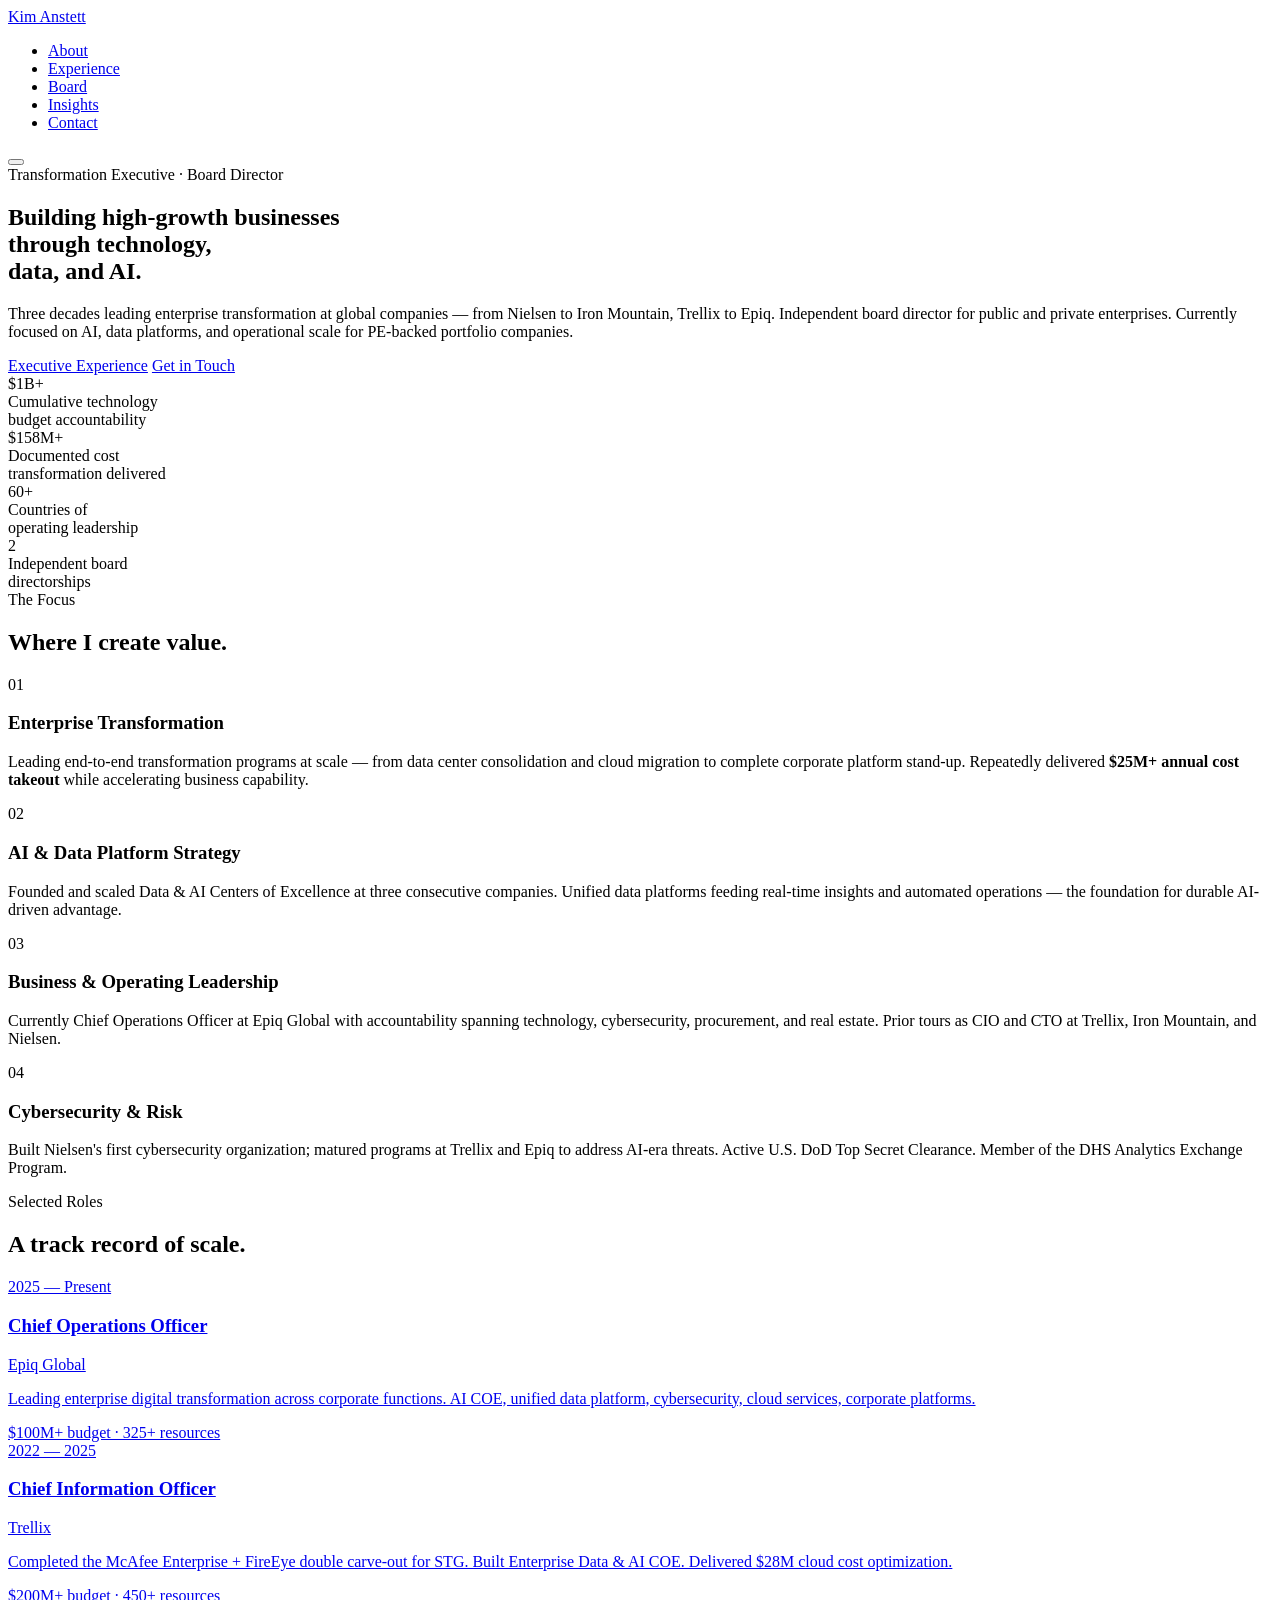
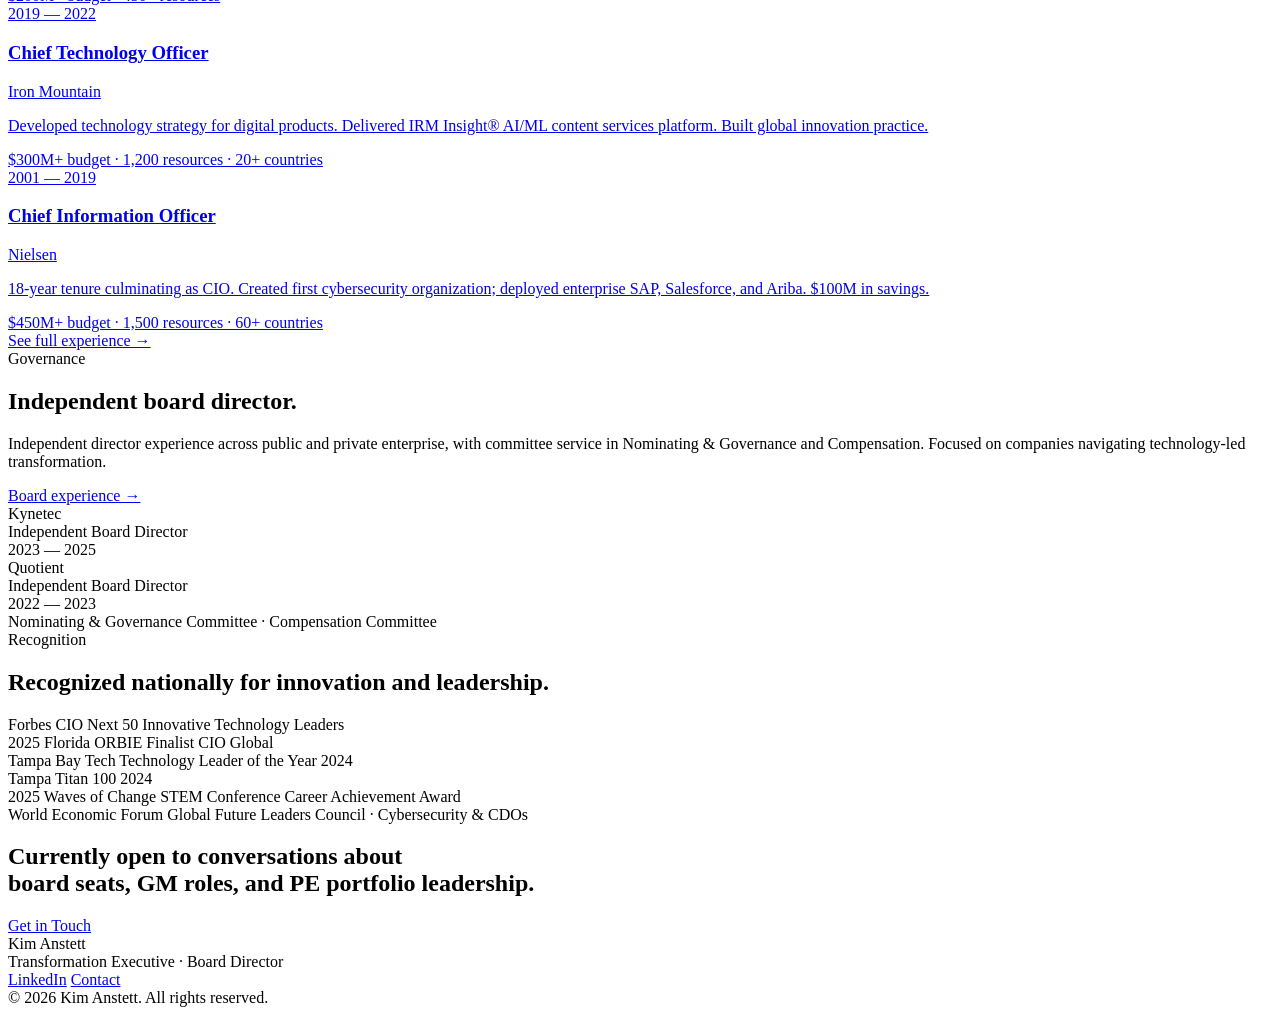
==== index.html @ b6ead280 "Add files via upload" ====
<!DOCTYPE html>
<html lang="en">
<head>
  <meta charset="UTF-8">
  <meta name="viewport" content="width=device-width, initial-scale=1.0">
  <title>Kim Anstett — Transformation Executive &amp; Board Director</title>
  <meta name="description" content="Chief Operations and Technology Officer with proven experience leading enterprise transformation, AI, and data platform strategy at global companies. Independent Board Director.">
  <meta name="author" content="Kim Anstett">

  <!-- Open Graph / social sharing -->
  <meta property="og:title" content="Kim Anstett — Transformation Executive &amp; Board Director">
  <meta property="og:description" content="Chief Operations and Technology Officer specializing in enterprise transformation, AI, and business growth for PE-backed and public companies.">
  <meta property="og:type" content="website">

  <link rel="preconnect" href="https://fonts.googleapis.com">
  <link rel="preconnect" href="https://fonts.gstatic.com" crossorigin>
  <link href="https://fonts.googleapis.com/css2?family=Fraunces:opsz,wght@9..144,400;9..144,600;9..144,700&family=Inter:wght@300;400;500;600;700&display=swap" rel="stylesheet">
  <link rel="stylesheet" href="css/style.css">
</head>
<body>

  <!-- Navigation -->
  <nav class="site-nav">
    <div class="nav-inner">
      <a href="/" class="brand">Kim Anstett</a>
      <ul class="nav-links">
        <li><a href="/about.html">About</a></li>
        <li><a href="/experience.html">Experience</a></li>
        <li><a href="/board.html">Board</a></li>
        <li><a href="/insights.html">Insights</a></li>
        <li><a href="/contact.html">Contact</a></li>
      </ul>
      <button class="nav-toggle" aria-label="Toggle menu">
        <span></span><span></span><span></span>
      </button>
    </div>
  </nav>

  <!-- Hero -->
  <section class="hero">
    <div class="container">
      <div class="hero-eyebrow">Transformation Executive · Board Director</div>
      <h1 class="hero-headline">
        Building high-growth businesses<br>
        through <span class="accent">technology,<br>data, and AI</span>.
      </h1>
      <p class="hero-lede">
        Three decades leading enterprise transformation at global companies —
        from Nielsen to Iron Mountain, Trellix to Epiq. Independent board director
        for public and private enterprises. Currently focused on AI, data platforms,
        and operational scale for PE-backed portfolio companies.
      </p>
      <div class="hero-ctas">
        <a href="/experience.html" class="btn btn-primary">Executive Experience</a>
        <a href="/contact.html" class="btn btn-secondary">Get in Touch</a>
      </div>
    </div>
  </section>

  <!-- Signal strip -->
  <section class="signal-strip">
    <div class="container">
      <div class="signals">
        <div class="signal">
          <div class="signal-value">$1B+</div>
          <div class="signal-label">Cumulative technology<br>budget accountability</div>
        </div>
        <div class="signal">
          <div class="signal-value">$158M+</div>
          <div class="signal-label">Documented cost<br>transformation delivered</div>
        </div>
        <div class="signal">
          <div class="signal-value">60+</div>
          <div class="signal-label">Countries of<br>operating leadership</div>
        </div>
        <div class="signal">
          <div class="signal-value">2</div>
          <div class="signal-label">Independent board<br>directorships</div>
        </div>
      </div>
    </div>
  </section>

  <!-- The Positioning -->
  <section class="positioning">
    <div class="container">
      <div class="section-eyebrow">The Focus</div>
      <h2 class="section-headline">Where I create value.</h2>

      <div class="positioning-grid">
        <div class="position-card">
          <div class="card-number">01</div>
          <h3>Enterprise Transformation</h3>
          <p>Leading end-to-end transformation programs at scale — from data center consolidation and cloud migration to complete corporate platform stand-up. Repeatedly delivered <strong>$25M+ annual cost takeout</strong> while accelerating business capability.</p>
        </div>
        <div class="position-card">
          <div class="card-number">02</div>
          <h3>AI &amp; Data Platform Strategy</h3>
          <p>Founded and scaled Data &amp; AI Centers of Excellence at three consecutive companies. Unified data platforms feeding real-time insights and automated operations — the foundation for durable AI-driven advantage.</p>
        </div>
        <div class="position-card">
          <div class="card-number">03</div>
          <h3>Business &amp; Operating Leadership</h3>
          <p>Currently Chief Operations Officer at Epiq Global with accountability spanning technology, cybersecurity, procurement, and real estate. Prior tours as CIO and CTO at Trellix, Iron Mountain, and Nielsen.</p>
        </div>
        <div class="position-card">
          <div class="card-number">04</div>
          <h3>Cybersecurity &amp; Risk</h3>
          <p>Built Nielsen's first cybersecurity organization; matured programs at Trellix and Epiq to address AI-era threats. Active U.S. DoD Top Secret Clearance. Member of the DHS Analytics Exchange Program.</p>
        </div>
      </div>
    </div>
  </section>

  <!-- Selected Roles -->
  <section class="roles-preview">
    <div class="container">
      <div class="section-eyebrow">Selected Roles</div>
      <h2 class="section-headline">A track record of scale.</h2>

      <div class="role-cards">
        <a href="/experience.html#epiq" class="role-card">
          <div class="role-tenure">2025 — Present</div>
          <h3>Chief Operations Officer</h3>
          <div class="role-company">Epiq Global</div>
          <p>Leading enterprise digital transformation across corporate functions. AI COE, unified data platform, cybersecurity, cloud services, corporate platforms.</p>
          <div class="role-metric">$100M+ budget · 325+ resources</div>
        </a>
        <a href="/experience.html#trellix" class="role-card">
          <div class="role-tenure">2022 — 2025</div>
          <h3>Chief Information Officer</h3>
          <div class="role-company">Trellix</div>
          <p>Completed the McAfee Enterprise + FireEye double carve-out for STG. Built Enterprise Data &amp; AI COE. Delivered $28M cloud cost optimization.</p>
          <div class="role-metric">$200M+ budget · 450+ resources</div>
        </a>
        <a href="/experience.html#ironmountain" class="role-card">
          <div class="role-tenure">2019 — 2022</div>
          <h3>Chief Technology Officer</h3>
          <div class="role-company">Iron Mountain</div>
          <p>Developed technology strategy for digital products. Delivered IRM Insight® AI/ML content services platform. Built global innovation practice.</p>
          <div class="role-metric">$300M+ budget · 1,200 resources · 20+ countries</div>
        </a>
        <a href="/experience.html#nielsen" class="role-card">
          <div class="role-tenure">2001 — 2019</div>
          <h3>Chief Information Officer</h3>
          <div class="role-company">Nielsen</div>
          <p>18-year tenure culminating as CIO. Created first cybersecurity organization; deployed enterprise SAP, Salesforce, and Ariba. $100M in savings.</p>
          <div class="role-metric">$450M+ budget · 1,500 resources · 60+ countries</div>
        </a>
      </div>

      <div class="section-cta">
        <a href="/experience.html" class="text-link">See full experience →</a>
      </div>
    </div>
  </section>

  <!-- Board -->
  <section class="board-preview">
    <div class="container">
      <div class="board-inner">
        <div class="board-content">
          <div class="section-eyebrow">Governance</div>
          <h2 class="section-headline">Independent board director.</h2>
          <p>
            Independent director experience across public and private enterprise,
            with committee service in Nominating &amp; Governance and Compensation.
            Focused on companies navigating technology-led transformation.
          </p>
          <a href="/board.html" class="text-link">Board experience →</a>
        </div>
        <div class="board-list">
          <div class="board-item">
            <div class="board-company">Kynetec</div>
            <div class="board-role">Independent Board Director</div>
            <div class="board-dates">2023 — 2025</div>
          </div>
          <div class="board-item">
            <div class="board-company">Quotient</div>
            <div class="board-role">Independent Board Director</div>
            <div class="board-dates">2022 — 2023</div>
            <div class="board-detail">Nominating &amp; Governance Committee · Compensation Committee</div>
          </div>
        </div>
      </div>
    </div>
  </section>

  <!-- Recognition -->
  <section class="recognition">
    <div class="container">
      <div class="section-eyebrow">Recognition</div>
      <h2 class="section-headline">Recognized nationally for innovation and leadership.</h2>
      <div class="recognition-grid">
        <div class="rec-item">Forbes CIO Next 50 <span class="rec-detail">Innovative Technology Leaders</span></div>
        <div class="rec-item">2025 Florida ORBIE Finalist <span class="rec-detail">CIO Global</span></div>
        <div class="rec-item">Tampa Bay Tech Technology Leader of the Year <span class="rec-detail">2024</span></div>
        <div class="rec-item">Tampa Titan 100 <span class="rec-detail">2024</span></div>
        <div class="rec-item">2025 Waves of Change STEM Conference <span class="rec-detail">Career Achievement Award</span></div>
        <div class="rec-item">World Economic Forum <span class="rec-detail">Global Future Leaders Council · Cybersecurity &amp; CDOs</span></div>
      </div>
    </div>
  </section>

  <!-- CTA -->
  <section class="cta-final">
    <div class="container">
      <h2>Currently open to conversations about<br>board seats, GM roles, and PE portfolio leadership.</h2>
      <a href="/contact.html" class="btn btn-primary">Get in Touch</a>
    </div>
  </section>

  <!-- Footer -->
  <footer class="site-footer">
    <div class="container">
      <div class="footer-inner">
        <div class="footer-brand">
          <div class="footer-name">Kim Anstett</div>
          <div class="footer-tagline">Transformation Executive · Board Director</div>
        </div>
        <div class="footer-links">
          <a href="https://www.linkedin.com/in/kimberly-anstett-6b3a259" target="_blank" rel="noopener">LinkedIn</a>
          <a href="/contact.html">Contact</a>
        </div>
        <div class="footer-copyright">© <span id="year">2026</span> Kim Anstett. All rights reserved.</div>
      </div>
    </div>
  </footer>

  <script src="js/main.js"></script>
</body>
</html>
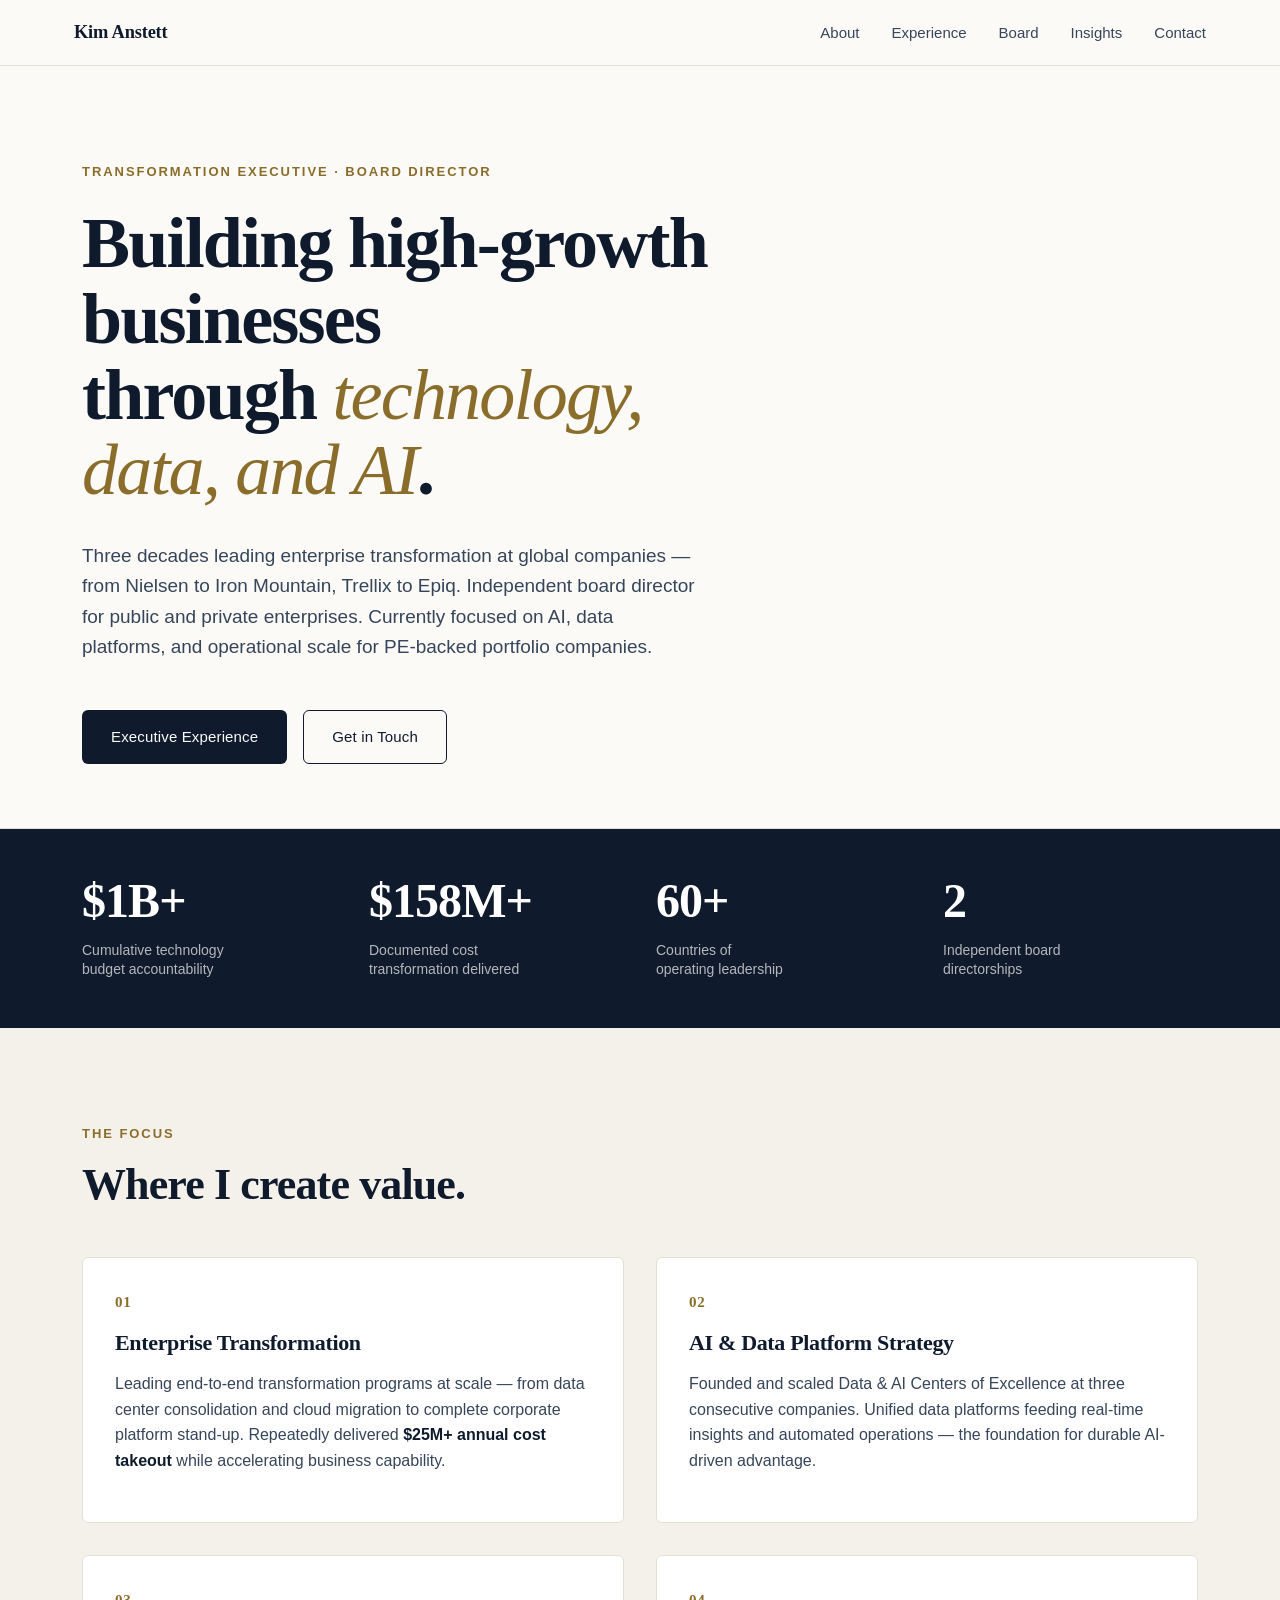
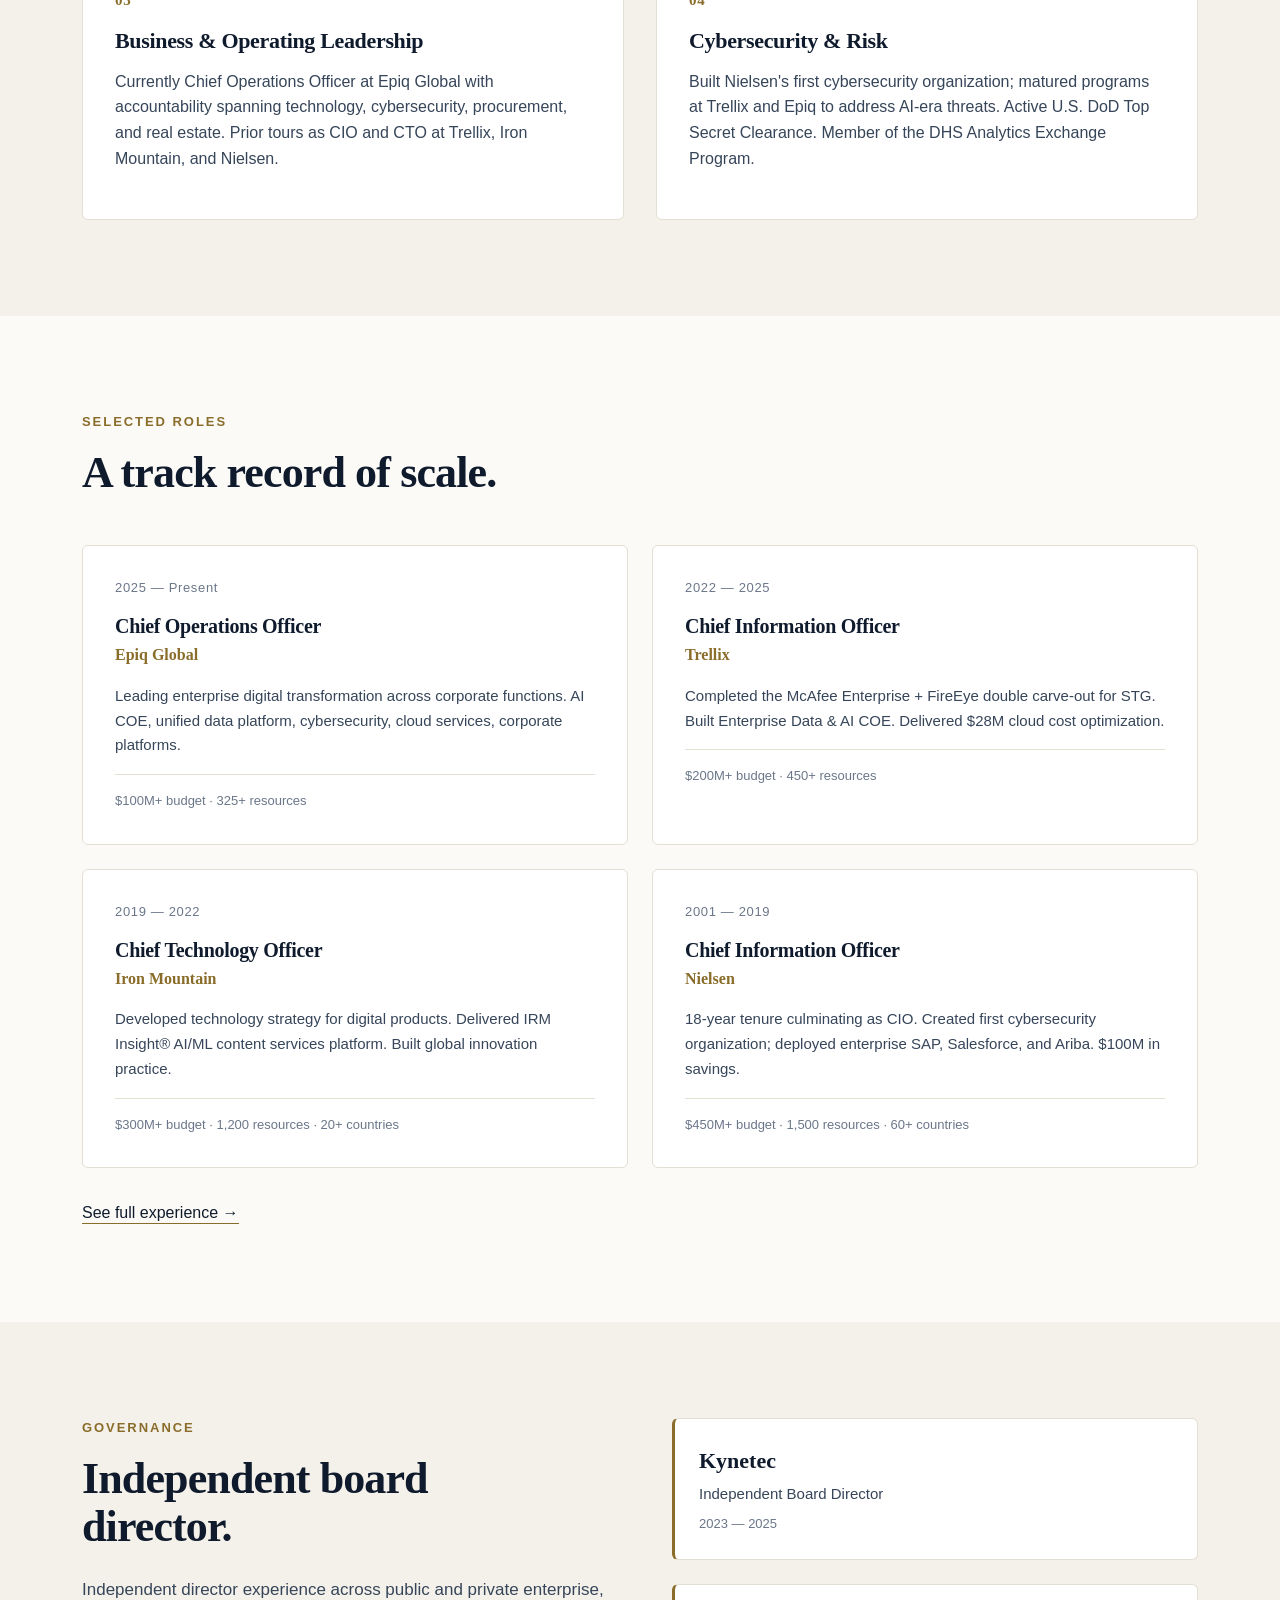
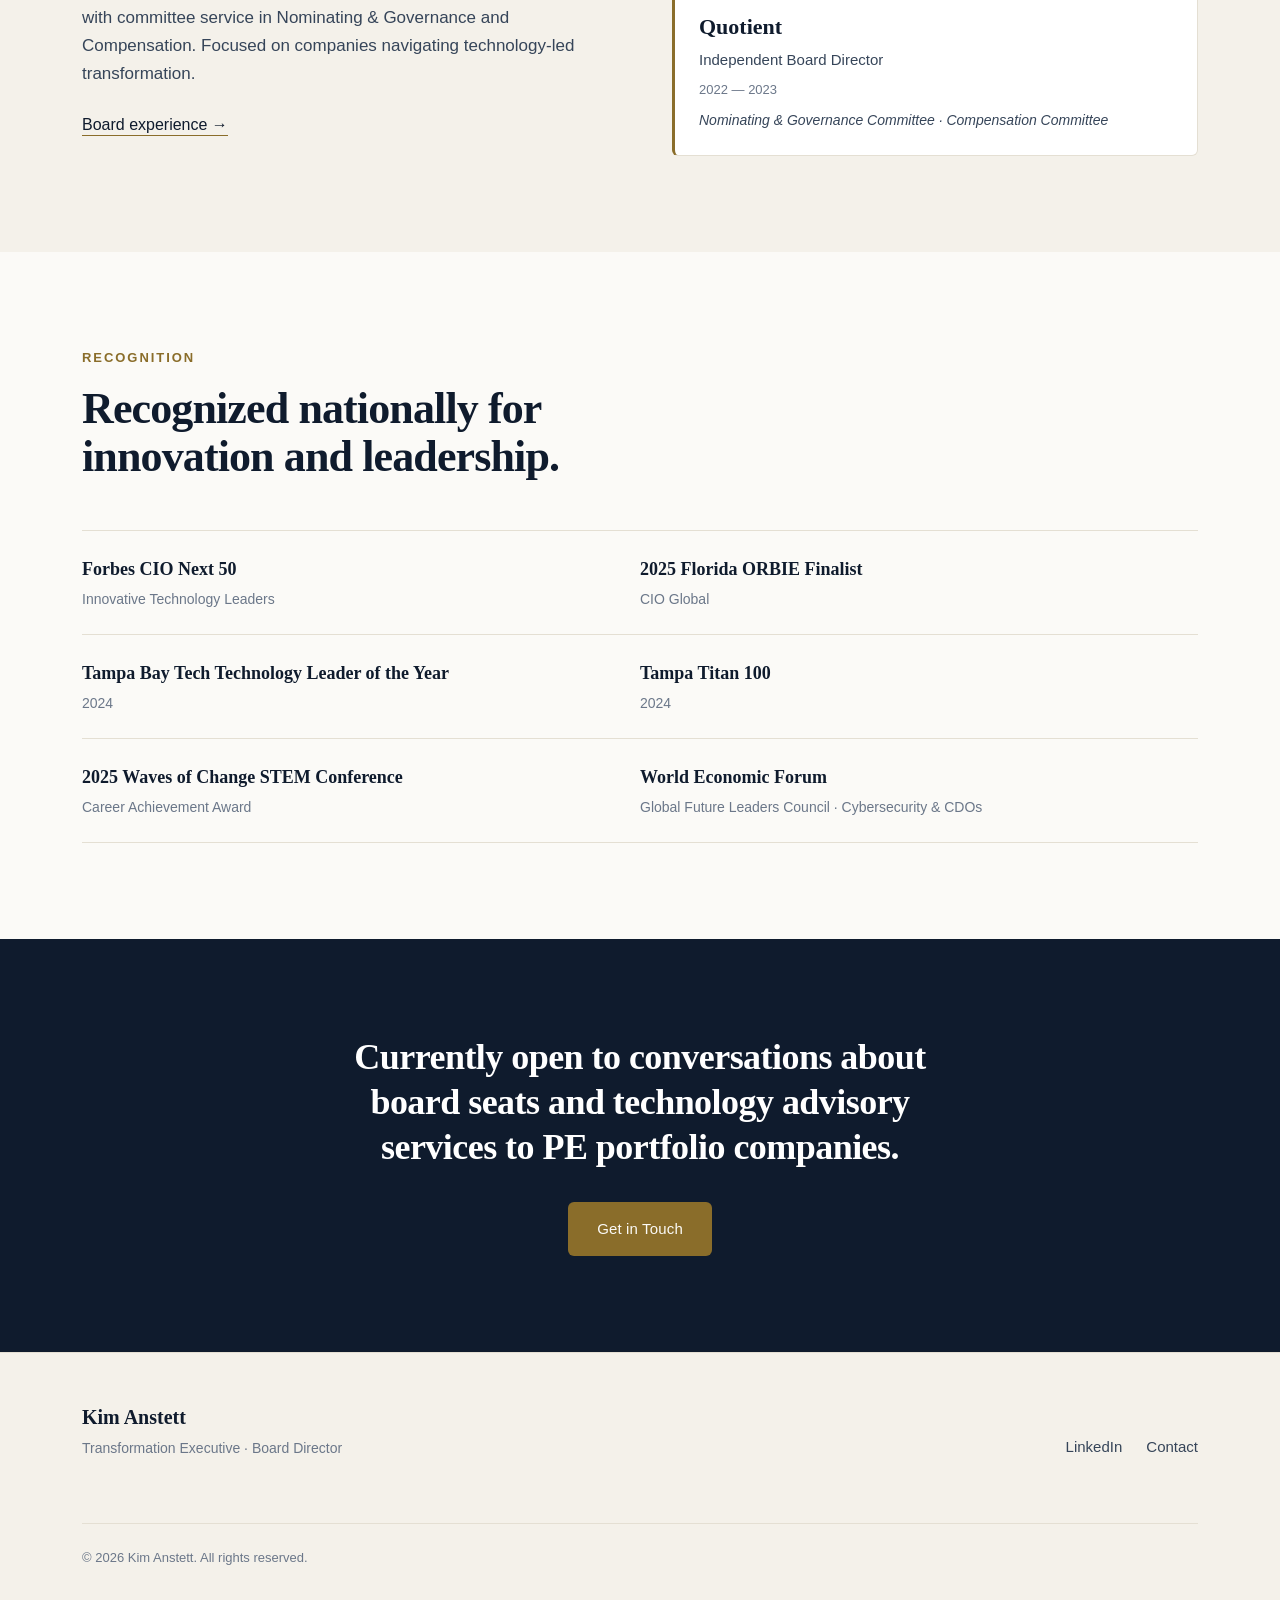
==== commit 5aebb9fa: "Update CTA text for advisory services" ====
--- a/index.html
+++ b/index.html
@@ -205,7 +205,7 @@
   <!-- CTA -->
   <section class="cta-final">
     <div class="container">
-      <h2>Currently open to conversations about<br>board seats, GM roles, and PE portfolio leadership.</h2>
+      <h2>Currently open to conversations about<br>board seats and technology advisory services to PE portfolio companies.</h2>
       <a href="/contact.html" class="btn btn-primary">Get in Touch</a>
     </div>
   </section>
--- a/css/style.css
+++ b/css/style.css
@@ -0,0 +1,836 @@
+/* ============================================================
+   Kim Anstett — Personal Site
+   Design system: Editorial executive profile
+   Typography: Fraunces (serif) + Inter (sans)
+   Palette: Deep navy, ivory, muted gold accent
+   ============================================================ */
+
+/* -------- Reset -------- */
+*, *::before, *::after {
+  box-sizing: border-box;
+  margin: 0;
+  padding: 0;
+}
+
+html {
+  scroll-behavior: smooth;
+  font-size: 16px;
+}
+
+body {
+  font-family: 'Inter', -apple-system, BlinkMacSystemFont, 'Segoe UI', sans-serif;
+  color: var(--ink);
+  background: var(--bg);
+  line-height: 1.6;
+  font-weight: 400;
+  -webkit-font-smoothing: antialiased;
+  -moz-osx-font-smoothing: grayscale;
+  text-rendering: optimizeLegibility;
+}
+
+img { max-width: 100%; height: auto; display: block; }
+a { color: inherit; text-decoration: none; }
+button { font-family: inherit; cursor: pointer; border: none; background: none; }
+
+/* -------- Design Tokens -------- */
+:root {
+  /* Palette */
+  --ink: #0F1B2D;             /* deep navy — body text */
+  --ink-soft: #364559;        /* softened for secondary text */
+  --muted: #6B7789;           /* labels, dates */
+  --bg: #FBFAF7;              /* warm ivory */
+  --bg-alt: #F4F1EA;          /* alternating sections */
+  --bg-dark: #0F1B2D;         /* dark sections */
+  --accent: #8A6D2A;          /* muted gold — sparingly used */
+  --accent-hover: #6D5620;
+  --rule: #E4DFD3;            /* dividers */
+  --white: #FFFFFF;
+
+  /* Type scale */
+  --serif: 'Fraunces', Georgia, 'Times New Roman', serif;
+  --sans: 'Inter', -apple-system, BlinkMacSystemFont, 'Segoe UI', sans-serif;
+
+  /* Rhythm */
+  --container-max: 1180px;
+  --container-narrow: 780px;
+  --space-1: 0.5rem;
+  --space-2: 1rem;
+  --space-3: 1.5rem;
+  --space-4: 2rem;
+  --space-5: 3rem;
+  --space-6: 4rem;
+  --space-7: 6rem;
+  --space-8: 8rem;
+
+  /* Radius & shadow */
+  --radius-sm: 4px;
+  --radius: 6px;
+  --shadow-sm: 0 1px 2px rgba(15, 27, 45, 0.06);
+  --shadow: 0 4px 24px rgba(15, 27, 45, 0.08);
+  --shadow-lg: 0 8px 40px rgba(15, 27, 45, 0.12);
+}
+
+/* -------- Container -------- */
+.container {
+  max-width: var(--container-max);
+  margin: 0 auto;
+  padding: 0 var(--space-3);
+}
+
+.container-narrow {
+  max-width: var(--container-narrow);
+  margin: 0 auto;
+  padding: 0 var(--space-3);
+}
+
+@media (min-width: 768px) {
+  .container, .container-narrow {
+    padding: 0 var(--space-4);
+  }
+}
+
+/* -------- Typography -------- */
+h1, h2, h3, h4 {
+  font-family: var(--serif);
+  color: var(--ink);
+  font-weight: 600;
+  letter-spacing: -0.015em;
+  line-height: 1.15;
+}
+
+h1 { font-size: clamp(2.25rem, 5vw, 3.75rem); }
+h2 { font-size: clamp(1.75rem, 3.5vw, 2.5rem); }
+h3 { font-size: clamp(1.25rem, 2vw, 1.5rem); }
+
+p {
+  color: var(--ink-soft);
+  font-size: 1.0625rem;
+  line-height: 1.65;
+}
+
+strong { color: var(--ink); font-weight: 600; }
+
+/* -------- Nav -------- */
+.site-nav {
+  position: sticky;
+  top: 0;
+  z-index: 100;
+  background: rgba(251, 250, 247, 0.92);
+  backdrop-filter: saturate(180%) blur(10px);
+  border-bottom: 1px solid var(--rule);
+}
+
+.nav-inner {
+  max-width: var(--container-max);
+  margin: 0 auto;
+  padding: 1.1rem var(--space-3);
+  display: flex;
+  justify-content: space-between;
+  align-items: center;
+}
+
+.brand {
+  font-family: var(--serif);
+  font-weight: 600;
+  font-size: 1.15rem;
+  color: var(--ink);
+  letter-spacing: -0.01em;
+}
+
+.nav-links {
+  display: flex;
+  gap: var(--space-4);
+  list-style: none;
+}
+
+.nav-links a {
+  font-size: 0.9375rem;
+  font-weight: 500;
+  color: var(--ink-soft);
+  transition: color 0.15s ease;
+  position: relative;
+}
+
+.nav-links a:hover { color: var(--ink); }
+.nav-links a.active { color: var(--ink); }
+.nav-links a.active::after {
+  content: '';
+  position: absolute;
+  bottom: -4px;
+  left: 0;
+  right: 0;
+  height: 2px;
+  background: var(--accent);
+}
+
+.nav-toggle {
+  display: none;
+  flex-direction: column;
+  gap: 4px;
+  padding: 8px;
+}
+.nav-toggle span {
+  width: 22px;
+  height: 2px;
+  background: var(--ink);
+  transition: transform 0.3s ease, opacity 0.3s ease;
+}
+
+@media (max-width: 768px) {
+  .nav-links {
+    display: none;
+    position: absolute;
+    top: 100%;
+    left: 0;
+    right: 0;
+    background: var(--bg);
+    flex-direction: column;
+    padding: var(--space-3);
+    gap: var(--space-2);
+    border-bottom: 1px solid var(--rule);
+  }
+  .nav-links.open { display: flex; }
+  .nav-toggle { display: flex; }
+}
+
+/* -------- Hero -------- */
+.hero {
+  padding: var(--space-7) 0 var(--space-6);
+  border-bottom: 1px solid var(--rule);
+}
+
+.hero-eyebrow {
+  font-size: 0.8125rem;
+  text-transform: uppercase;
+  letter-spacing: 0.15em;
+  color: var(--accent);
+  font-weight: 600;
+  margin-bottom: var(--space-3);
+}
+
+.hero-headline {
+  font-family: var(--serif);
+  font-size: clamp(2.5rem, 6vw, 4.5rem);
+  font-weight: 600;
+  line-height: 1.05;
+  letter-spacing: -0.025em;
+  margin-bottom: var(--space-4);
+  max-width: 20ch;
+}
+
+.hero-headline .accent {
+  color: var(--accent);
+  font-style: italic;
+  font-weight: 500;
+}
+
+.hero-lede {
+  font-size: 1.1875rem;
+  line-height: 1.6;
+  color: var(--ink-soft);
+  max-width: 58ch;
+  margin-bottom: var(--space-5);
+}
+
+.hero-ctas {
+  display: flex;
+  gap: var(--space-2);
+  flex-wrap: wrap;
+}
+
+/* -------- Buttons -------- */
+.btn {
+  display: inline-block;
+  padding: 0.85rem 1.75rem;
+  font-size: 0.9375rem;
+  font-weight: 500;
+  letter-spacing: 0.01em;
+  border-radius: var(--radius);
+  transition: all 0.15s ease;
+  cursor: pointer;
+  border: 1px solid transparent;
+  text-align: center;
+}
+
+.btn-primary {
+  background: var(--ink);
+  color: var(--bg);
+}
+.btn-primary:hover {
+  background: var(--accent);
+  transform: translateY(-1px);
+  box-shadow: var(--shadow);
+}
+
+.btn-secondary {
+  background: transparent;
+  color: var(--ink);
+  border-color: var(--ink);
+}
+.btn-secondary:hover {
+  background: var(--ink);
+  color: var(--bg);
+}
+
+.text-link {
+  color: var(--ink);
+  font-weight: 500;
+  border-bottom: 1px solid var(--accent);
+  padding-bottom: 2px;
+  transition: color 0.15s ease;
+}
+.text-link:hover { color: var(--accent); }
+
+/* -------- Signal Strip -------- */
+.signal-strip {
+  background: var(--bg-dark);
+  color: var(--bg);
+  padding: var(--space-5) 0;
+}
+
+.signals {
+  display: grid;
+  grid-template-columns: repeat(4, 1fr);
+  gap: var(--space-4);
+}
+
+.signal {
+  text-align: left;
+}
+
+.signal-value {
+  font-family: var(--serif);
+  font-size: clamp(2rem, 4vw, 3rem);
+  font-weight: 600;
+  color: var(--white);
+  line-height: 1;
+  margin-bottom: var(--space-2);
+  letter-spacing: -0.02em;
+}
+
+.signal-label {
+  font-size: 0.875rem;
+  color: rgba(251, 250, 247, 0.7);
+  line-height: 1.4;
+}
+
+@media (max-width: 768px) {
+  .signals {
+    grid-template-columns: repeat(2, 1fr);
+    gap: var(--space-4);
+  }
+}
+
+/* -------- Section headers -------- */
+.section-eyebrow {
+  font-size: 0.8125rem;
+  text-transform: uppercase;
+  letter-spacing: 0.15em;
+  color: var(--accent);
+  font-weight: 600;
+  margin-bottom: var(--space-2);
+}
+
+.section-headline {
+  font-family: var(--serif);
+  font-size: clamp(1.75rem, 3.5vw, 2.75rem);
+  font-weight: 600;
+  line-height: 1.1;
+  letter-spacing: -0.02em;
+  margin-bottom: var(--space-5);
+  max-width: 22ch;
+}
+
+.section-cta {
+  margin-top: var(--space-4);
+}
+
+/* -------- Positioning cards -------- */
+.positioning {
+  padding: var(--space-7) 0;
+  background: var(--bg-alt);
+}
+
+.positioning-grid {
+  display: grid;
+  grid-template-columns: repeat(2, 1fr);
+  gap: var(--space-4);
+}
+
+.position-card {
+  background: var(--white);
+  padding: var(--space-4) var(--space-4) var(--space-5);
+  border-radius: var(--radius);
+  border: 1px solid var(--rule);
+  position: relative;
+}
+
+.card-number {
+  font-family: var(--serif);
+  font-size: 0.9375rem;
+  color: var(--accent);
+  font-weight: 600;
+  margin-bottom: var(--space-2);
+  letter-spacing: 0.05em;
+}
+
+.position-card h3 {
+  font-size: 1.375rem;
+  margin-bottom: var(--space-2);
+}
+
+.position-card p {
+  font-size: 1rem;
+  line-height: 1.6;
+}
+
+@media (max-width: 768px) {
+  .positioning-grid { grid-template-columns: 1fr; }
+}
+
+/* -------- Role cards -------- */
+.roles-preview {
+  padding: var(--space-7) 0;
+}
+
+.role-cards {
+  display: grid;
+  grid-template-columns: repeat(2, 1fr);
+  gap: var(--space-3);
+}
+
+.role-card {
+  display: block;
+  padding: var(--space-4);
+  background: var(--white);
+  border: 1px solid var(--rule);
+  border-radius: var(--radius);
+  transition: all 0.2s ease;
+  color: inherit;
+}
+
+.role-card:hover {
+  border-color: var(--accent);
+  transform: translateY(-2px);
+  box-shadow: var(--shadow);
+}
+
+.role-tenure {
+  font-size: 0.8125rem;
+  color: var(--muted);
+  font-weight: 500;
+  letter-spacing: 0.05em;
+  margin-bottom: var(--space-2);
+}
+
+.role-card h3 {
+  font-size: 1.25rem;
+  margin-bottom: 0.25rem;
+}
+
+.role-company {
+  font-family: var(--serif);
+  color: var(--accent);
+  font-weight: 600;
+  font-size: 1rem;
+  margin-bottom: var(--space-2);
+}
+
+.role-card p {
+  font-size: 0.9375rem;
+  margin-bottom: var(--space-2);
+}
+
+.role-metric {
+  font-size: 0.8125rem;
+  color: var(--muted);
+  font-weight: 500;
+  border-top: 1px solid var(--rule);
+  padding-top: var(--space-2);
+}
+
+@media (max-width: 768px) {
+  .role-cards { grid-template-columns: 1fr; }
+}
+
+/* -------- Board preview -------- */
+.board-preview {
+  padding: var(--space-7) 0;
+  background: var(--bg-alt);
+}
+
+.board-inner {
+  display: grid;
+  grid-template-columns: 1fr 1fr;
+  gap: var(--space-6);
+  align-items: start;
+}
+
+.board-content .section-headline { margin-bottom: var(--space-3); }
+.board-content p { margin-bottom: var(--space-3); font-size: 1.0625rem; }
+
+.board-list { display: flex; flex-direction: column; gap: var(--space-3); }
+
+.board-item {
+  padding: var(--space-3);
+  background: var(--white);
+  border: 1px solid var(--rule);
+  border-left: 3px solid var(--accent);
+  border-radius: var(--radius);
+}
+
+.board-company {
+  font-family: var(--serif);
+  font-size: 1.375rem;
+  font-weight: 600;
+  color: var(--ink);
+}
+
+.board-role {
+  font-size: 0.9375rem;
+  color: var(--ink-soft);
+  margin-top: 0.25rem;
+}
+
+.board-dates {
+  font-size: 0.8125rem;
+  color: var(--muted);
+  font-weight: 500;
+  margin-top: 0.5rem;
+}
+
+.board-detail {
+  font-size: 0.875rem;
+  color: var(--ink-soft);
+  margin-top: 0.5rem;
+  font-style: italic;
+}
+
+@media (max-width: 768px) {
+  .board-inner { grid-template-columns: 1fr; gap: var(--space-4); }
+}
+
+/* -------- Recognition -------- */
+.recognition {
+  padding: var(--space-7) 0;
+}
+
+.recognition-grid {
+  display: grid;
+  grid-template-columns: repeat(2, 1fr);
+  gap: 0;
+  border-top: 1px solid var(--rule);
+}
+
+.rec-item {
+  padding: var(--space-3) 0;
+  border-bottom: 1px solid var(--rule);
+  padding-right: var(--space-3);
+  font-family: var(--serif);
+  font-size: 1.125rem;
+  font-weight: 600;
+  color: var(--ink);
+}
+
+.rec-item:nth-child(odd) {
+  padding-right: var(--space-4);
+}
+
+.rec-detail {
+  display: block;
+  font-family: var(--sans);
+  font-size: 0.875rem;
+  color: var(--muted);
+  font-weight: 400;
+  margin-top: 0.25rem;
+}
+
+@media (max-width: 768px) {
+  .recognition-grid { grid-template-columns: 1fr; }
+}
+
+/* -------- Final CTA -------- */
+.cta-final {
+  background: var(--bg-dark);
+  color: var(--white);
+  padding: var(--space-7) 0;
+  text-align: center;
+}
+
+.cta-final h2 {
+  color: var(--white);
+  font-size: clamp(1.5rem, 3vw, 2.25rem);
+  margin-bottom: var(--space-4);
+  max-width: 32ch;
+  margin-left: auto;
+  margin-right: auto;
+  line-height: 1.25;
+}
+
+.cta-final .btn-primary {
+  background: var(--accent);
+}
+.cta-final .btn-primary:hover {
+  background: var(--white);
+  color: var(--ink);
+}
+
+/* -------- Footer -------- */
+.site-footer {
+  padding: var(--space-5) 0 var(--space-4);
+  background: var(--bg-alt);
+  border-top: 1px solid var(--rule);
+}
+
+.footer-inner {
+  display: grid;
+  grid-template-columns: 1fr auto;
+  gap: var(--space-4);
+  align-items: end;
+}
+
+.footer-name {
+  font-family: var(--serif);
+  font-size: 1.25rem;
+  font-weight: 600;
+  color: var(--ink);
+}
+
+.footer-tagline {
+  font-size: 0.875rem;
+  color: var(--muted);
+  margin-top: 0.25rem;
+}
+
+.footer-links {
+  display: flex;
+  gap: var(--space-3);
+  align-items: center;
+}
+
+.footer-links a {
+  font-size: 0.9375rem;
+  color: var(--ink-soft);
+  transition: color 0.15s;
+}
+.footer-links a:hover { color: var(--accent); }
+
+.footer-copyright {
+  grid-column: 1 / -1;
+  font-size: 0.8125rem;
+  color: var(--muted);
+  margin-top: var(--space-4);
+  padding-top: var(--space-3);
+  border-top: 1px solid var(--rule);
+}
+
+@media (max-width: 640px) {
+  .footer-inner { grid-template-columns: 1fr; }
+}
+
+/* ============================================================
+   INTERIOR PAGES
+   ============================================================ */
+
+.page-header {
+  padding: var(--space-6) 0 var(--space-5);
+  border-bottom: 1px solid var(--rule);
+}
+
+.page-header .page-eyebrow {
+  font-size: 0.8125rem;
+  text-transform: uppercase;
+  letter-spacing: 0.15em;
+  color: var(--accent);
+  font-weight: 600;
+  margin-bottom: var(--space-2);
+}
+
+.page-header h1 {
+  font-family: var(--serif);
+  font-size: clamp(2.25rem, 5vw, 3.5rem);
+  font-weight: 600;
+  letter-spacing: -0.02em;
+  line-height: 1.1;
+  margin-bottom: var(--space-3);
+  max-width: 20ch;
+}
+
+.page-header .page-lede {
+  font-size: 1.1875rem;
+  color: var(--ink-soft);
+  line-height: 1.6;
+  max-width: 60ch;
+}
+
+.page-body { padding: var(--space-6) 0; }
+
+/* Prose */
+.prose {
+  max-width: 68ch;
+}
+.prose h2 {
+  font-family: var(--serif);
+  font-size: 1.75rem;
+  margin: var(--space-5) 0 var(--space-2);
+}
+.prose h2:first-child { margin-top: 0; }
+.prose h3 {
+  font-family: var(--serif);
+  font-size: 1.375rem;
+  margin: var(--space-4) 0 var(--space-2);
+}
+.prose p { margin-bottom: var(--space-2); font-size: 1.0625rem; line-height: 1.7; }
+.prose p + p { margin-top: 0; }
+.prose ul, .prose ol { margin: var(--space-2) 0 var(--space-3) var(--space-3); }
+.prose ul li, .prose ol li {
+  font-size: 1.0625rem;
+  line-height: 1.65;
+  color: var(--ink-soft);
+  margin-bottom: 0.5rem;
+}
+.prose ul li::marker { color: var(--accent); }
+.prose blockquote {
+  border-left: 3px solid var(--accent);
+  padding: 0 var(--space-3);
+  margin: var(--space-3) 0;
+  font-family: var(--serif);
+  font-style: italic;
+  font-size: 1.25rem;
+  color: var(--ink);
+  line-height: 1.5;
+}
+
+/* Experience timeline */
+.experience-list {
+  max-width: 880px;
+}
+
+.experience-item {
+  padding: var(--space-5) 0;
+  border-bottom: 1px solid var(--rule);
+  scroll-margin-top: 80px;
+}
+.experience-item:last-child { border-bottom: none; }
+
+.exp-header {
+  display: grid;
+  grid-template-columns: 1fr auto;
+  align-items: baseline;
+  margin-bottom: var(--space-2);
+  gap: var(--space-3);
+}
+
+.exp-company {
+  font-family: var(--serif);
+  font-size: 1.75rem;
+  font-weight: 600;
+  color: var(--ink);
+  letter-spacing: -0.01em;
+}
+
+.exp-tenure {
+  font-size: 0.9375rem;
+  color: var(--muted);
+  font-weight: 500;
+  letter-spacing: 0.02em;
+}
+
+.exp-role {
+  font-family: var(--serif);
+  font-size: 1.125rem;
+  font-style: italic;
+  color: var(--accent);
+  margin-bottom: var(--space-2);
+}
+
+.exp-scope {
+  font-size: 0.9375rem;
+  color: var(--muted);
+  font-weight: 500;
+  margin-bottom: var(--space-3);
+  padding-bottom: var(--space-2);
+  border-bottom: 1px dotted var(--rule);
+}
+
+.exp-summary {
+  font-size: 1.0625rem;
+  color: var(--ink-soft);
+  line-height: 1.65;
+  margin-bottom: var(--space-3);
+  max-width: 65ch;
+}
+
+.exp-programs {
+  font-size: 0.8125rem;
+  text-transform: uppercase;
+  letter-spacing: 0.12em;
+  color: var(--accent);
+  font-weight: 600;
+  margin-bottom: var(--space-2);
+}
+
+.exp-list {
+  list-style: none;
+}
+.exp-list li {
+  position: relative;
+  padding-left: 1.5rem;
+  margin-bottom: 0.75rem;
+  font-size: 1rem;
+  line-height: 1.6;
+  color: var(--ink-soft);
+}
+.exp-list li::before {
+  content: '';
+  position: absolute;
+  left: 0;
+  top: 0.6em;
+  width: 6px;
+  height: 6px;
+  background: var(--accent);
+  border-radius: 50%;
+}
+.exp-list li strong { color: var(--ink); font-weight: 600; }
+
+@media (max-width: 640px) {
+  .exp-header { grid-template-columns: 1fr; gap: 0.25rem; }
+  .exp-tenure { font-size: 0.875rem; }
+}
+
+/* Contact page specifics */
+.contact-grid {
+  display: grid;
+  grid-template-columns: 1fr 1fr;
+  gap: var(--space-6);
+  max-width: 900px;
+}
+
+.contact-block {
+  padding: var(--space-4);
+  background: var(--white);
+  border: 1px solid var(--rule);
+  border-radius: var(--radius);
+}
+.contact-block .label {
+  font-size: 0.8125rem;
+  text-transform: uppercase;
+  letter-spacing: 0.12em;
+  color: var(--accent);
+  font-weight: 600;
+  margin-bottom: var(--space-2);
+}
+.contact-block .value {
+  font-family: var(--serif);
+  font-size: 1.25rem;
+  font-weight: 500;
+  color: var(--ink);
+  margin-bottom: var(--space-1);
+}
+.contact-block .desc { font-size: 0.9375rem; color: var(--ink-soft); }
+.contact-block a.value { transition: color 0.15s; }
+.contact-block a.value:hover { color: var(--accent); }
+
+@media (max-width: 640px) {
+  .contact-grid { grid-template-columns: 1fr; gap: var(--space-3); }
+}
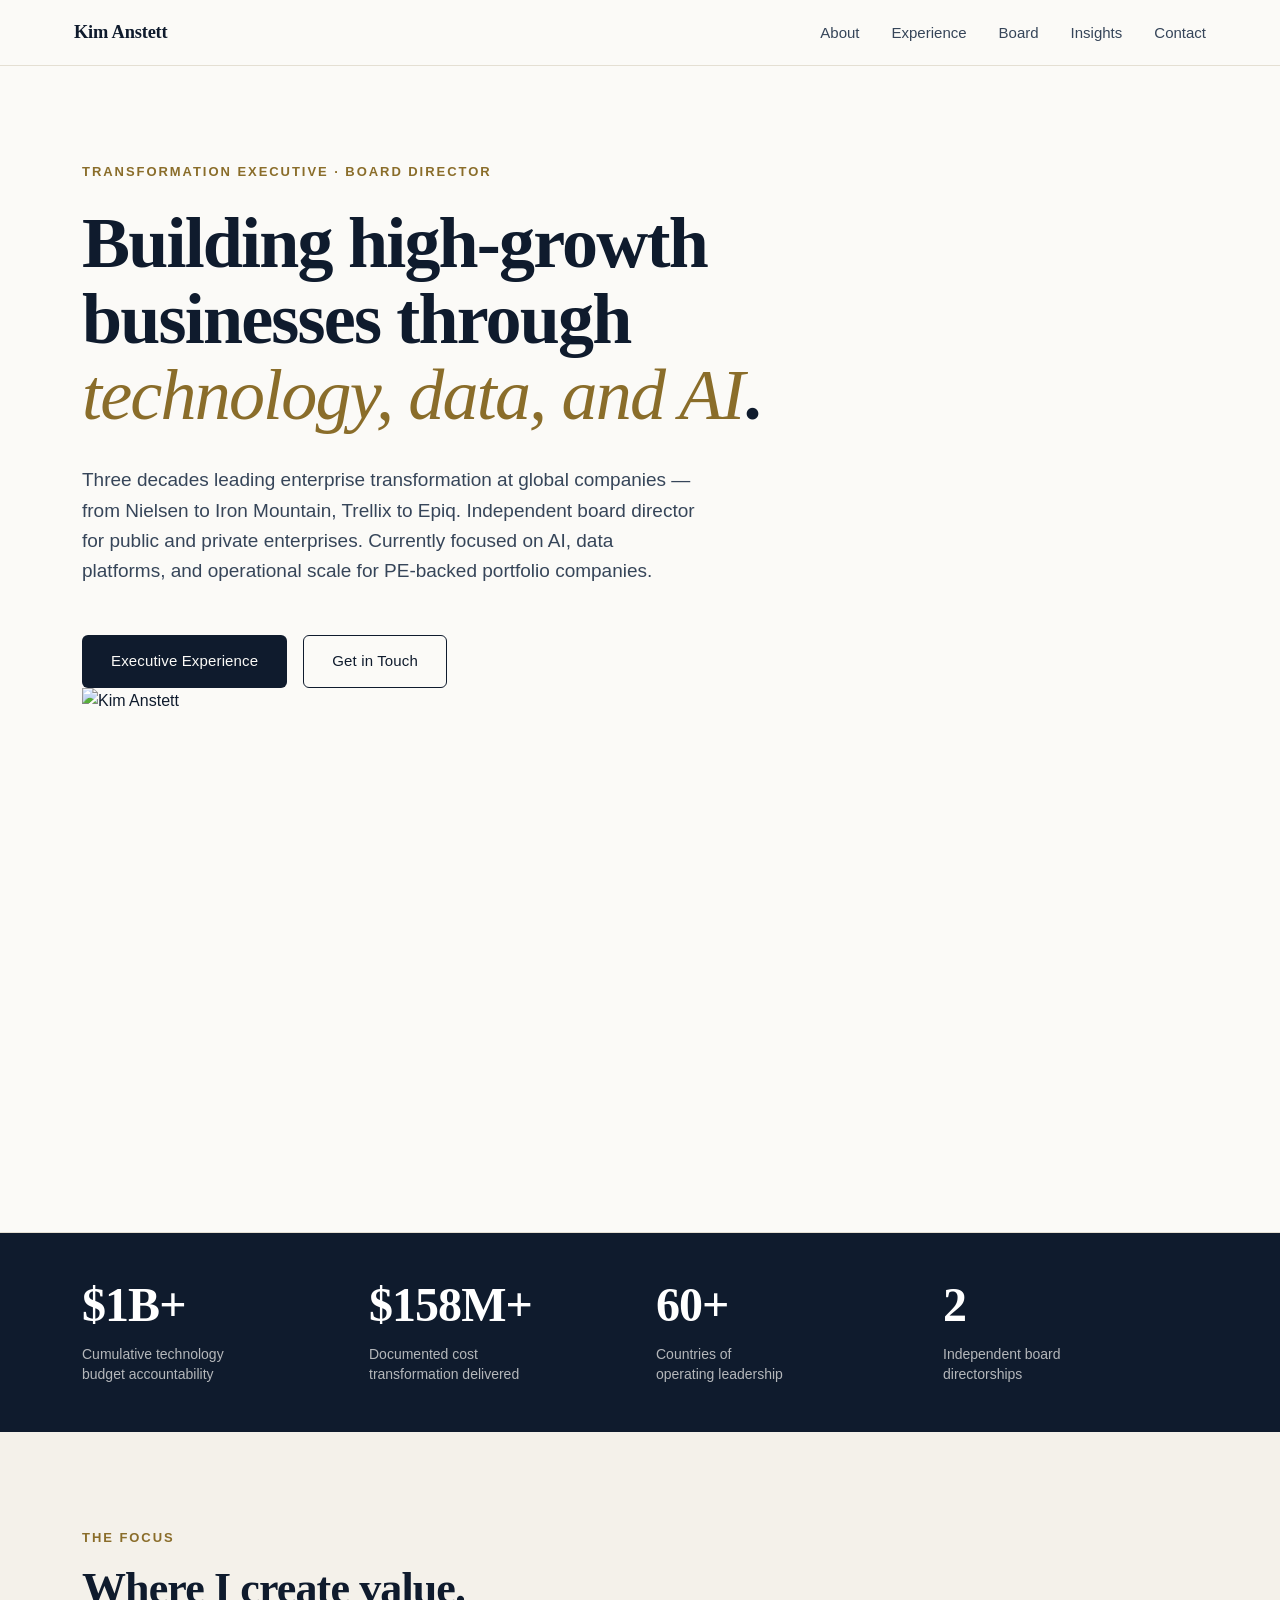
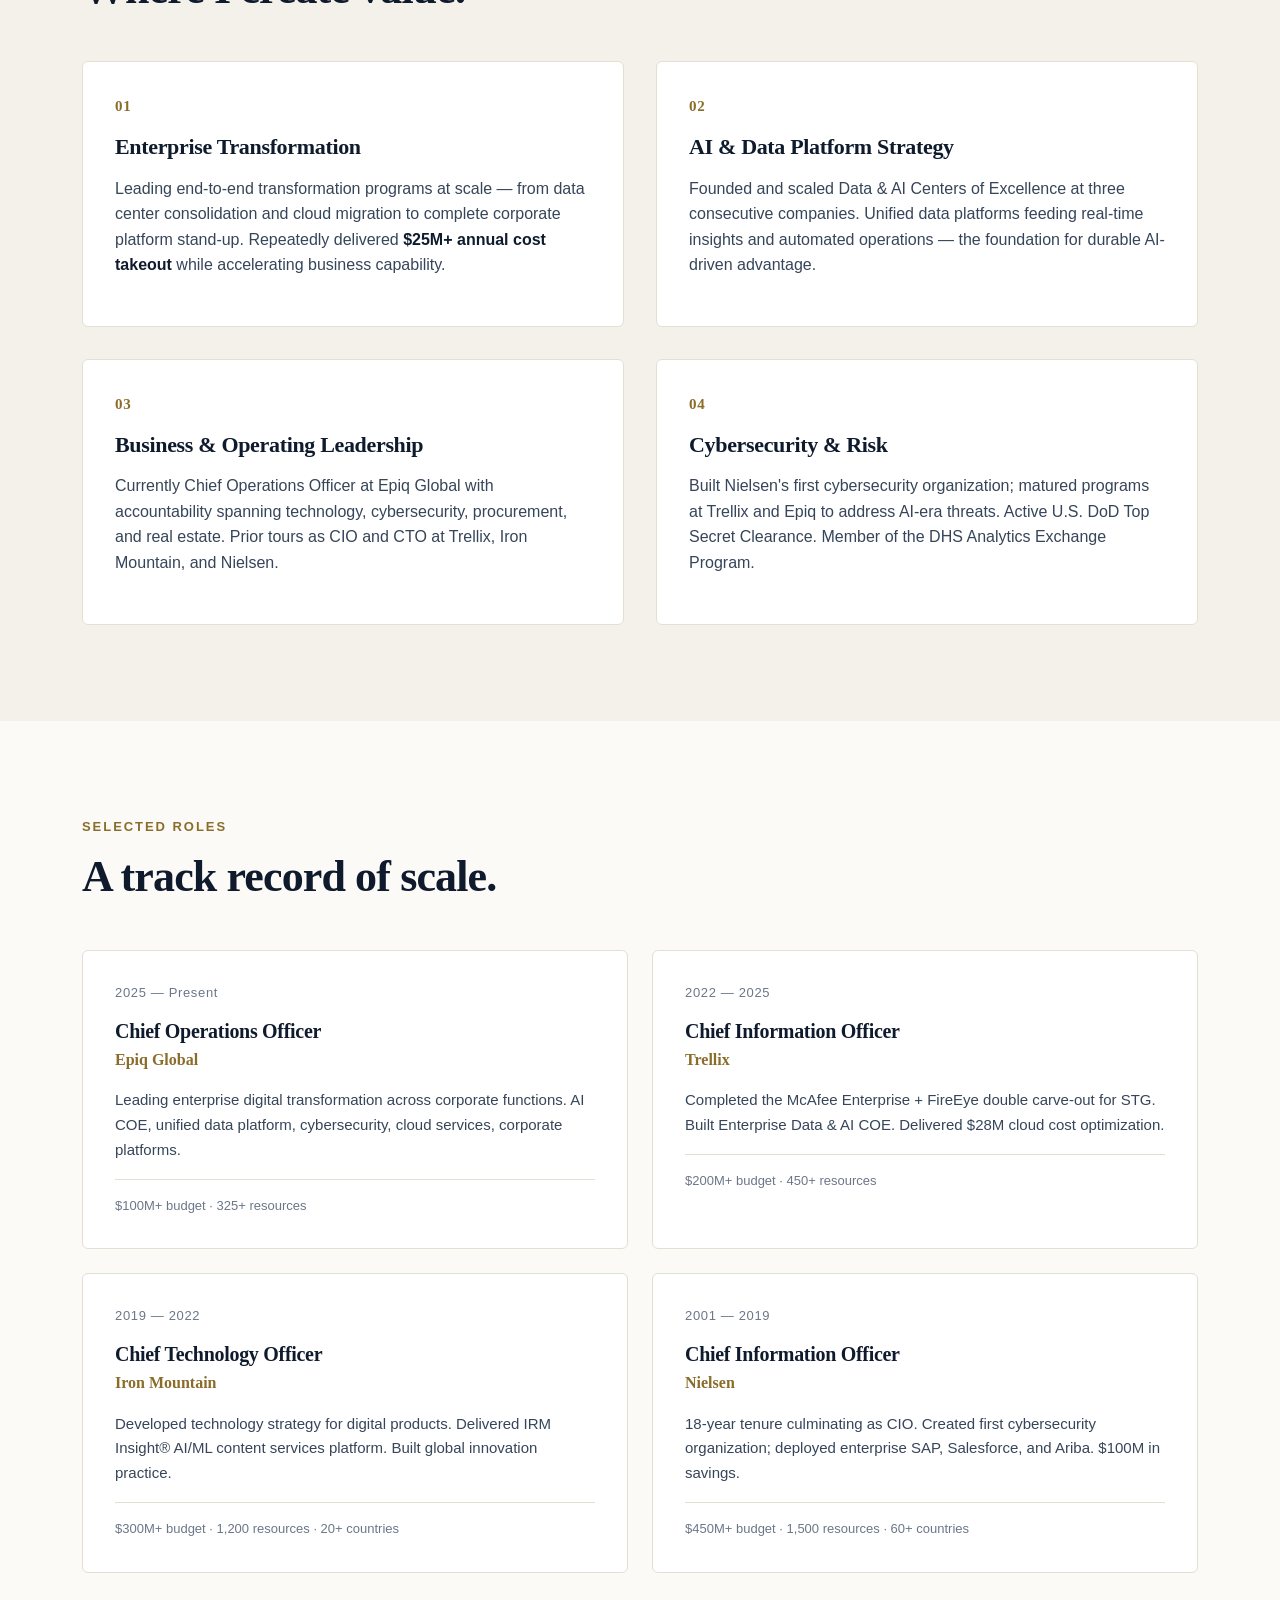
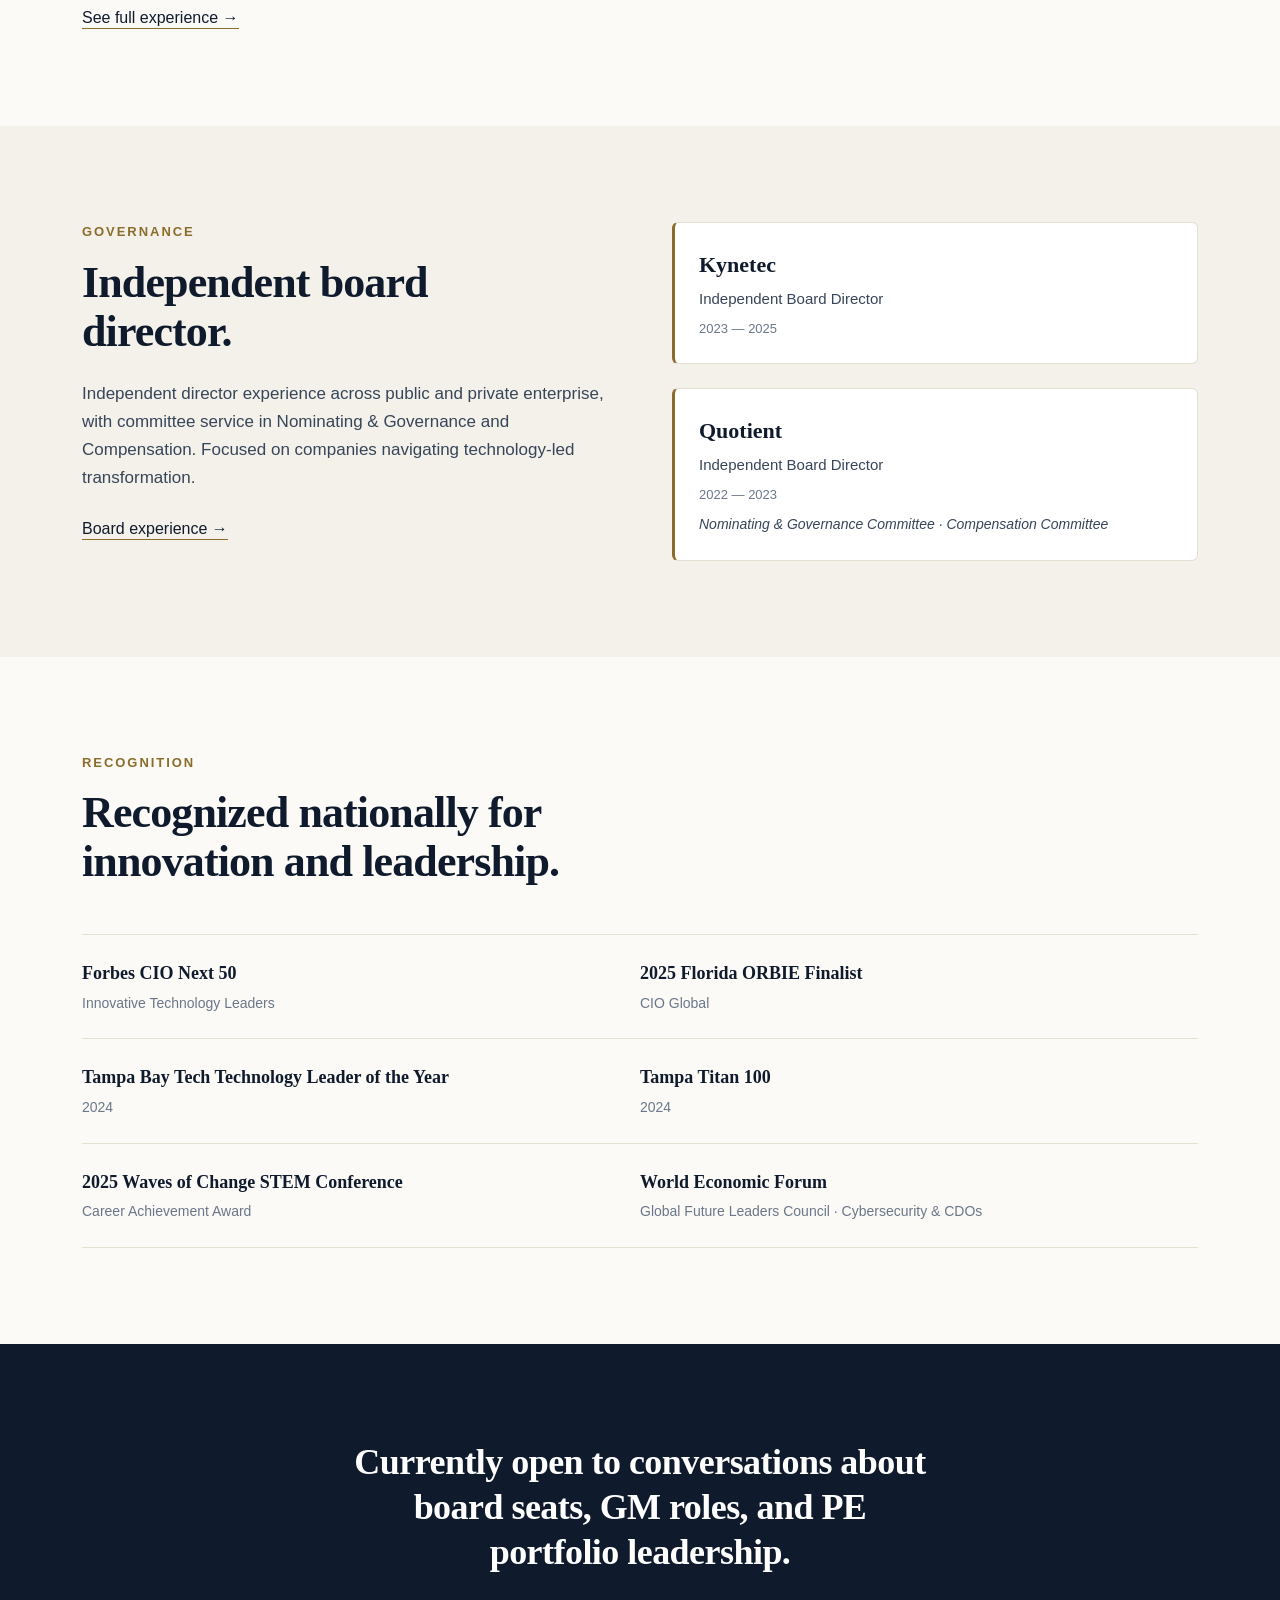
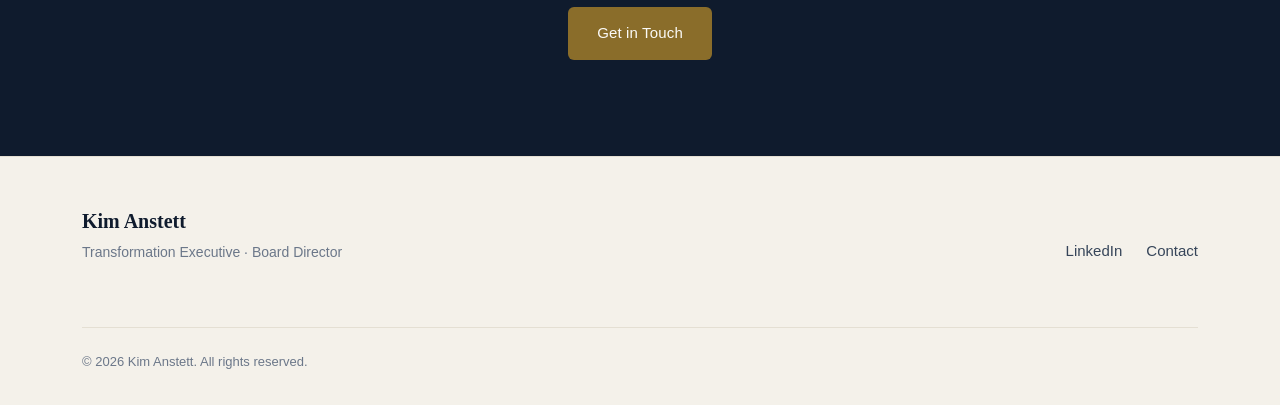
==== commit 802ac7b9: "Update hero section and CTA text in index.html" ====
--- a/index.html
+++ b/index.html
@@ -11,6 +11,11 @@
   <meta property="og:title" content="Kim Anstett — Transformation Executive &amp; Board Director">
   <meta property="og:description" content="Chief Operations and Technology Officer specializing in enterprise transformation, AI, and business growth for PE-backed and public companies.">
   <meta property="og:type" content="website">
+  <meta property="og:image" content="images/og-image.jpg">
+  <meta property="og:image:width" content="1200">
+  <meta property="og:image:height" content="630">
+  <meta name="twitter:card" content="summary_large_image">
+  <meta name="twitter:image" content="images/og-image.jpg">
 
   <link rel="preconnect" href="https://fonts.googleapis.com">
   <link rel="preconnect" href="https://fonts.gstatic.com" crossorigin>
@@ -37,22 +42,28 @@
   </nav>
 
   <!-- Hero -->
-  <section class="hero">
-    <div class="container">
-      <div class="hero-eyebrow">Transformation Executive · Board Director</div>
-      <h1 class="hero-headline">
-        Building high-growth businesses<br>
-        through <span class="accent">technology,<br>data, and AI</span>.
-      </h1>
-      <p class="hero-lede">
-        Three decades leading enterprise transformation at global companies —
-        from Nielsen to Iron Mountain, Trellix to Epiq. Independent board director
-        for public and private enterprises. Currently focused on AI, data platforms,
-        and operational scale for PE-backed portfolio companies.
-      </p>
-      <div class="hero-ctas">
-        <a href="/experience.html" class="btn btn-primary">Executive Experience</a>
-        <a href="/contact.html" class="btn btn-secondary">Get in Touch</a>
+  <section class="hero hero-with-photo">
+    <div class="container">
+      <div class="hero-grid">
+        <div class="hero-content">
+          <div class="hero-eyebrow">Transformation Executive · Board Director</div>
+          <h1 class="hero-headline">
+            Building high-growth businesses through <span class="accent">technology, data, and AI</span>.
+          </h1>
+          <p class="hero-lede">
+            Three decades leading enterprise transformation at global companies —
+            from Nielsen to Iron Mountain, Trellix to Epiq. Independent board director
+            for public and private enterprises. Currently focused on AI, data platforms,
+            and operational scale for PE-backed portfolio companies.
+          </p>
+          <div class="hero-ctas">
+            <a href="/experience.html" class="btn btn-primary">Executive Experience</a>
+            <a href="/contact.html" class="btn btn-secondary">Get in Touch</a>
+          </div>
+        </div>
+        <div class="hero-photo">
+          <img src="images/kim-hero.jpg" alt="Kim Anstett" width="480" height="480">
+        </div>
       </div>
     </div>
   </section>
@@ -205,7 +216,7 @@
   <!-- CTA -->
   <section class="cta-final">
     <div class="container">
-      <h2>Currently open to conversations about<br>board seats and technology advisory services to PE portfolio companies.</h2>
+      <h2>Currently open to conversations about<br>board seats, GM roles, and PE portfolio leadership.</h2>
       <a href="/contact.html" class="btn btn-primary">Get in Touch</a>
     </div>
   </section>
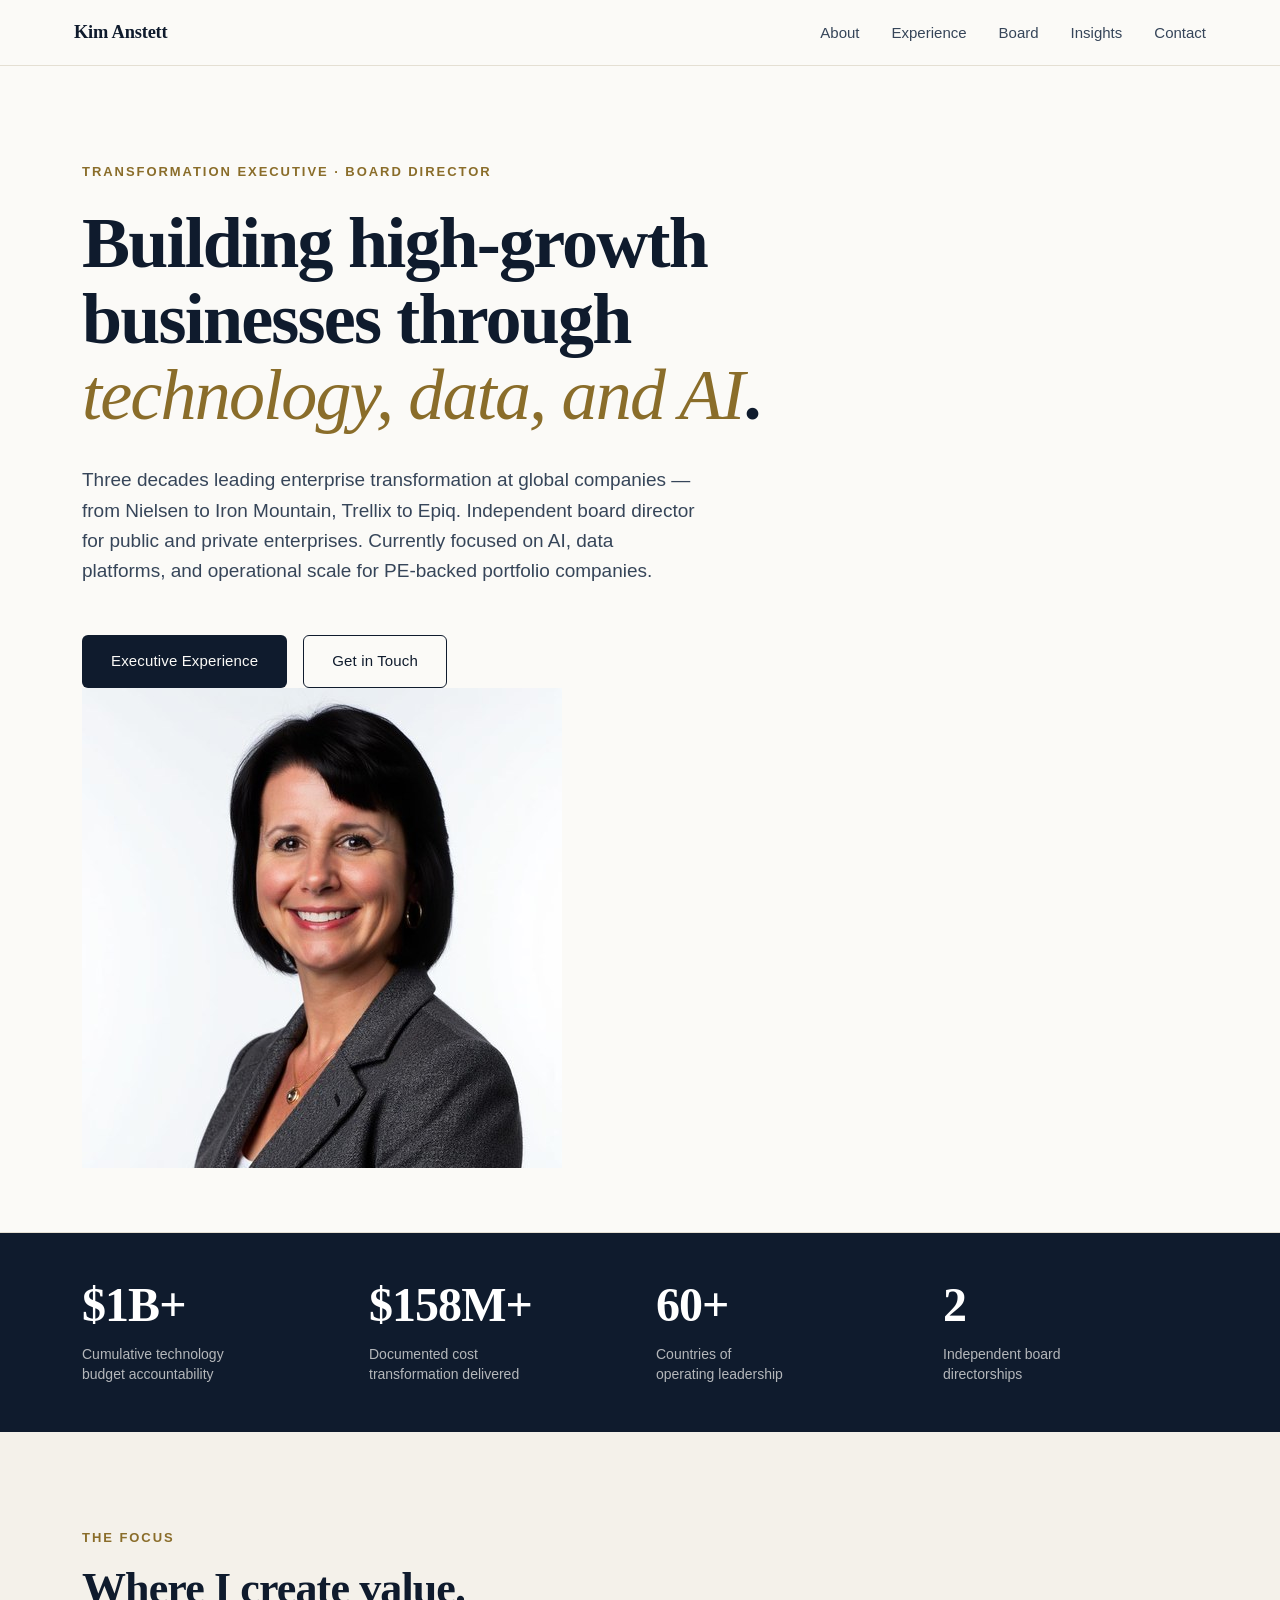
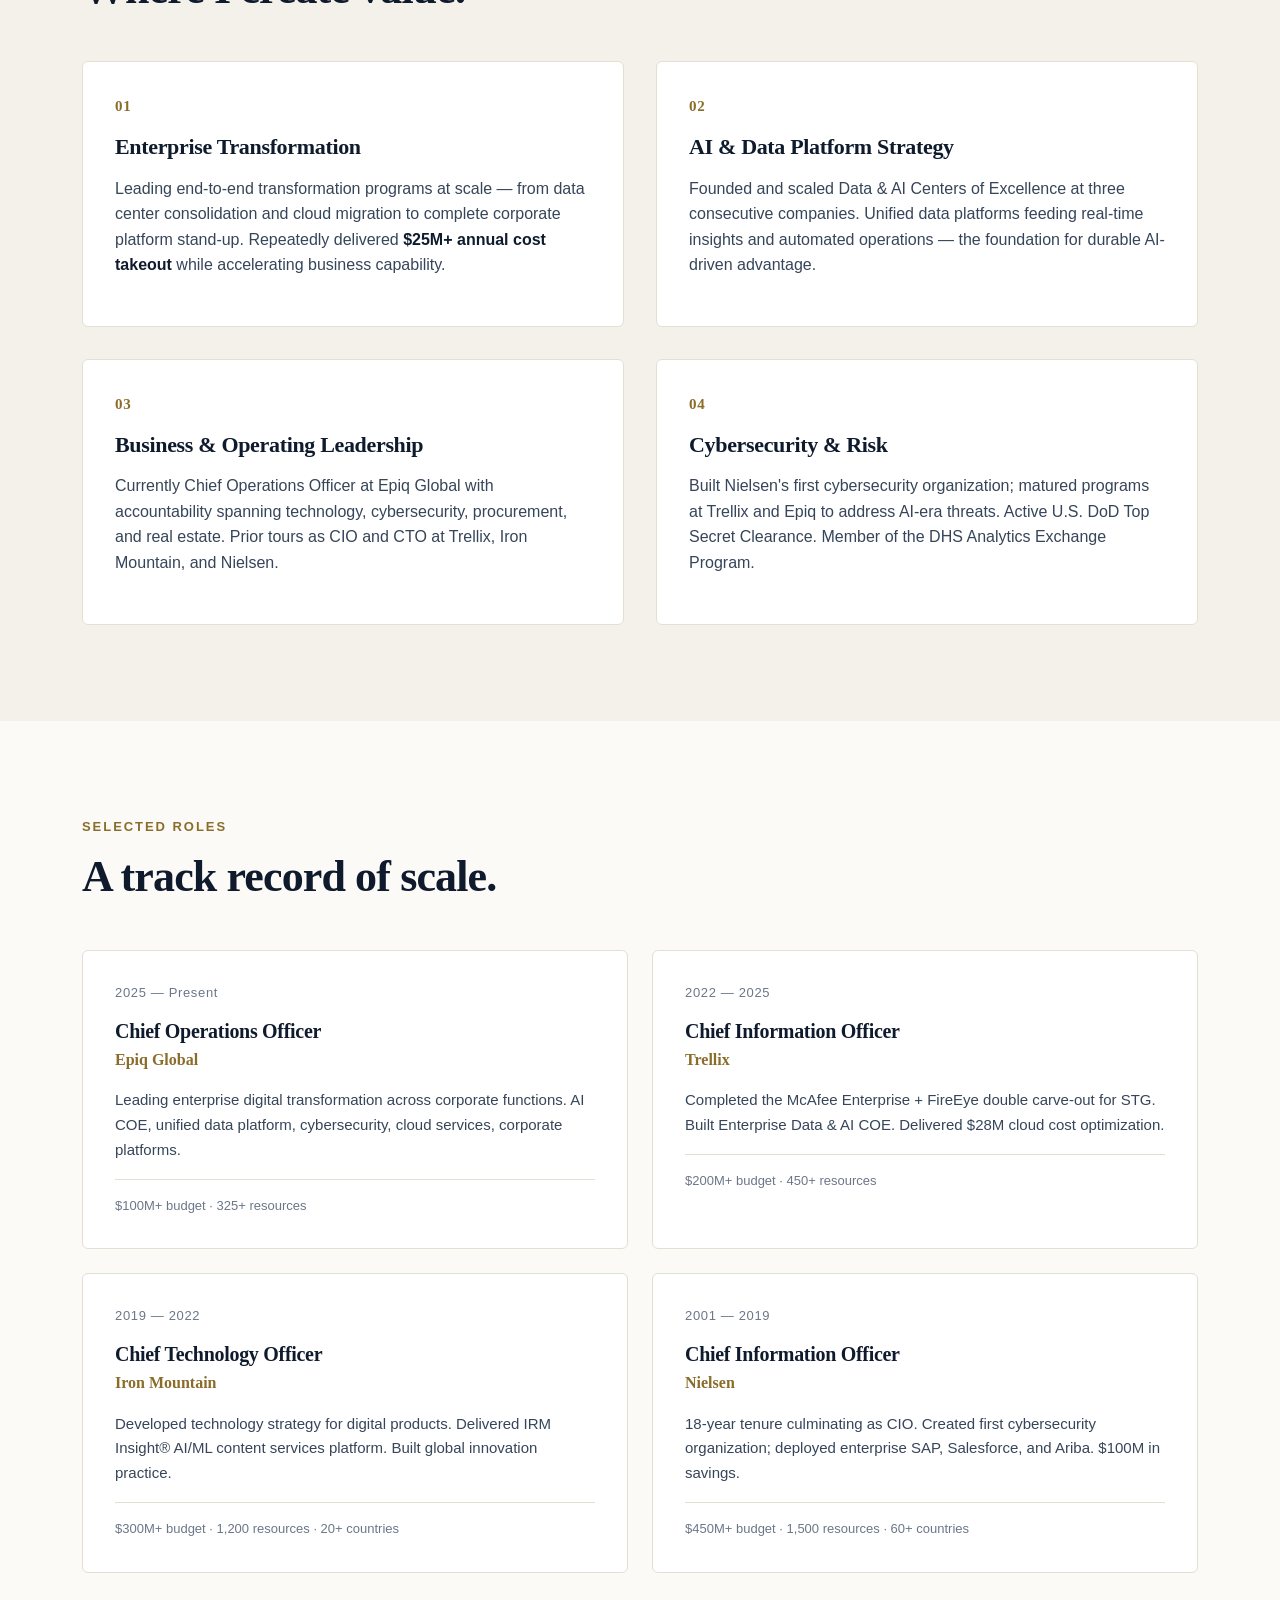
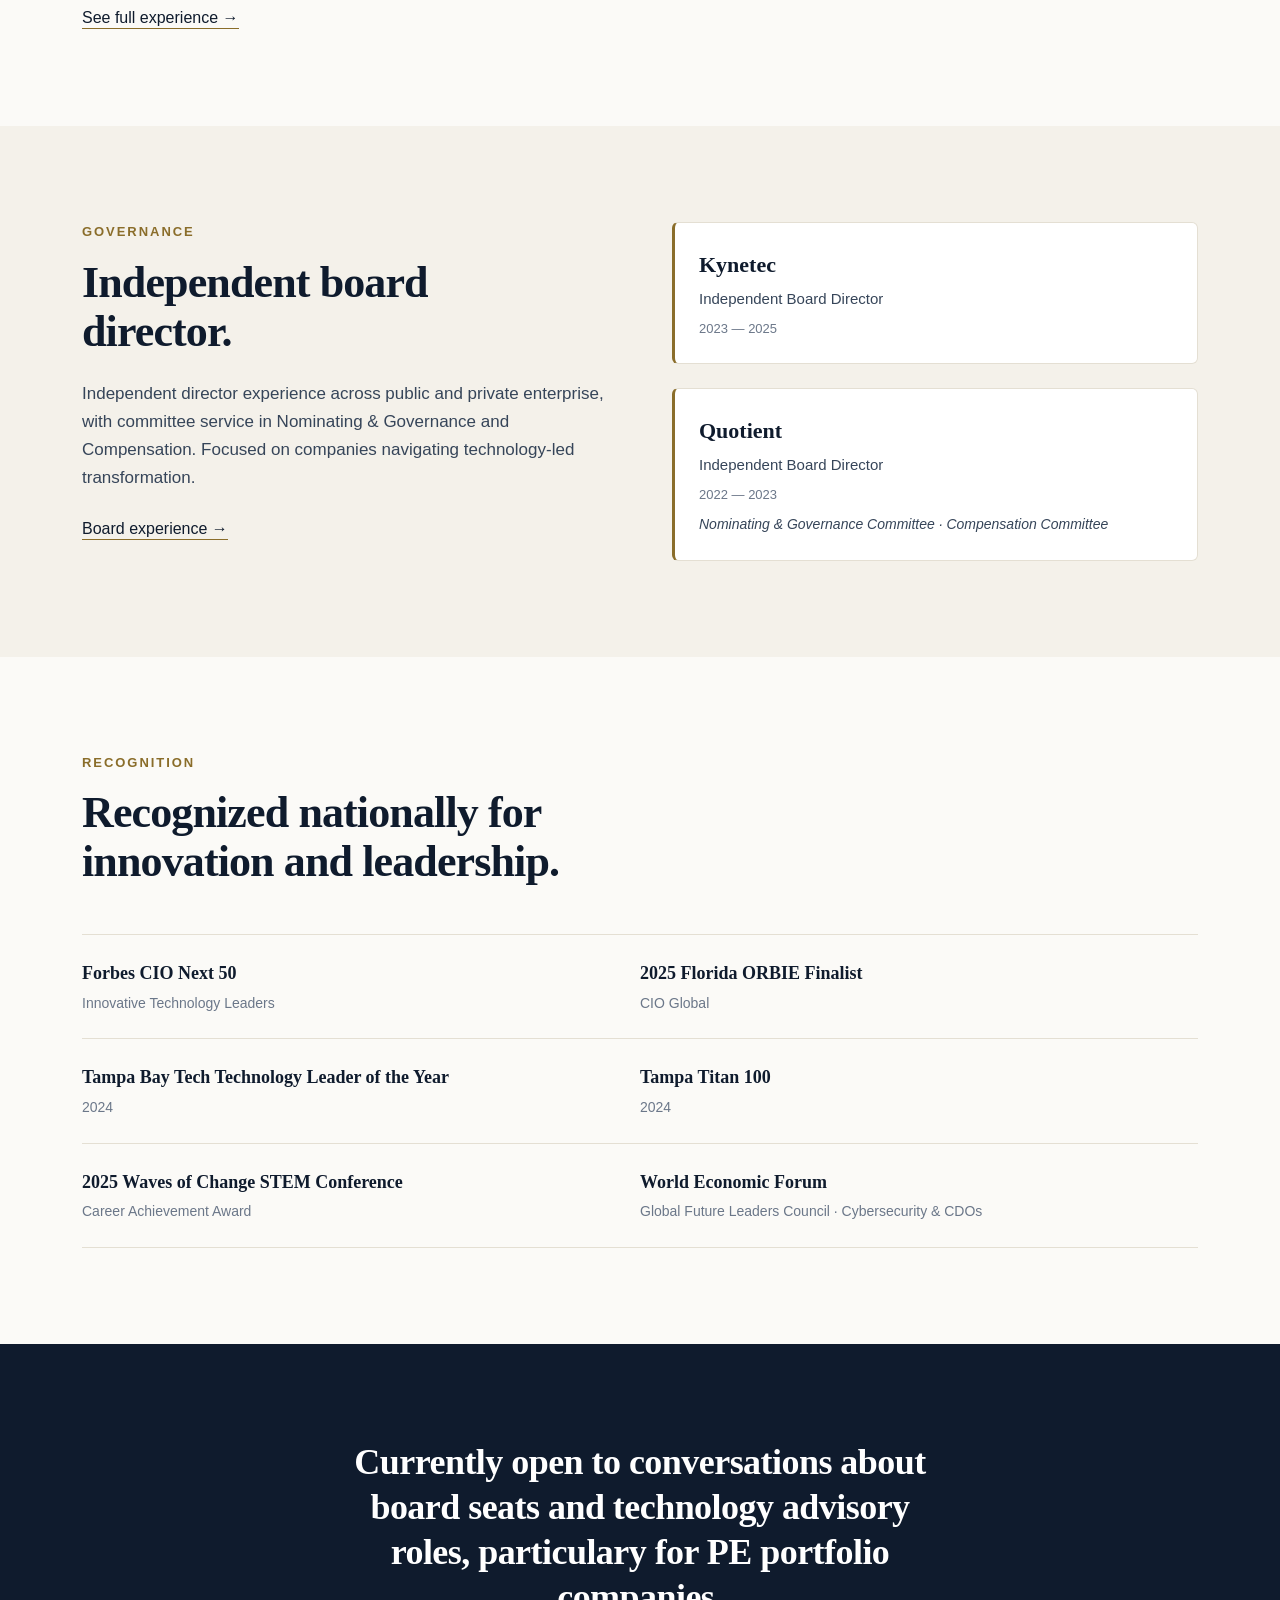
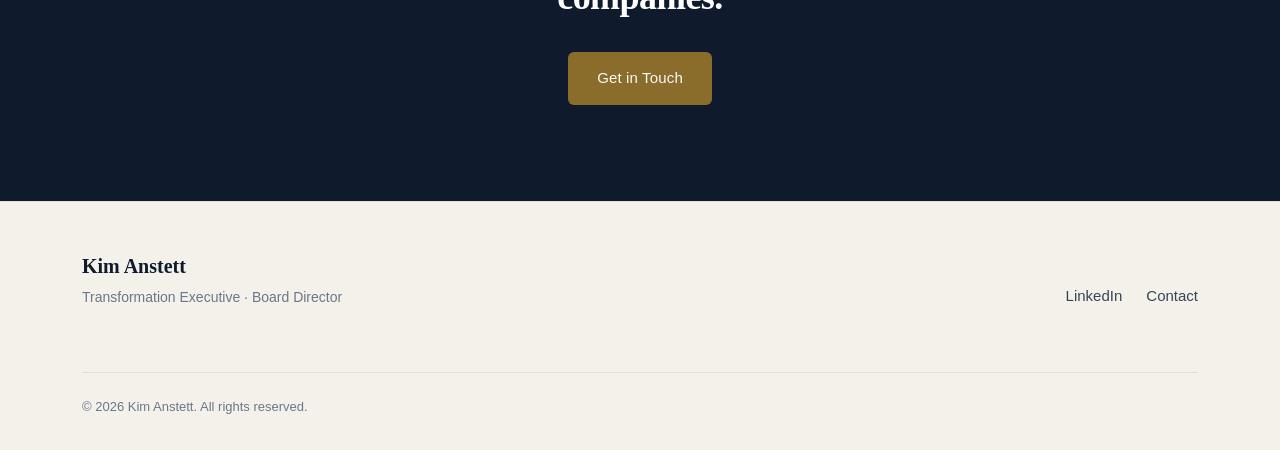
==== commit 995c104b: "Update CTA text for advisory roles" ====
--- a/index.html
+++ b/index.html
@@ -216,7 +216,7 @@
   <!-- CTA -->
   <section class="cta-final">
     <div class="container">
-      <h2>Currently open to conversations about<br>board seats, GM roles, and PE portfolio leadership.</h2>
+      <h2>Currently open to conversations about<br>board seats and technology advisory roles, particulary for PE portfolio companies.</h2>
       <a href="/contact.html" class="btn btn-primary">Get in Touch</a>
     </div>
   </section>
